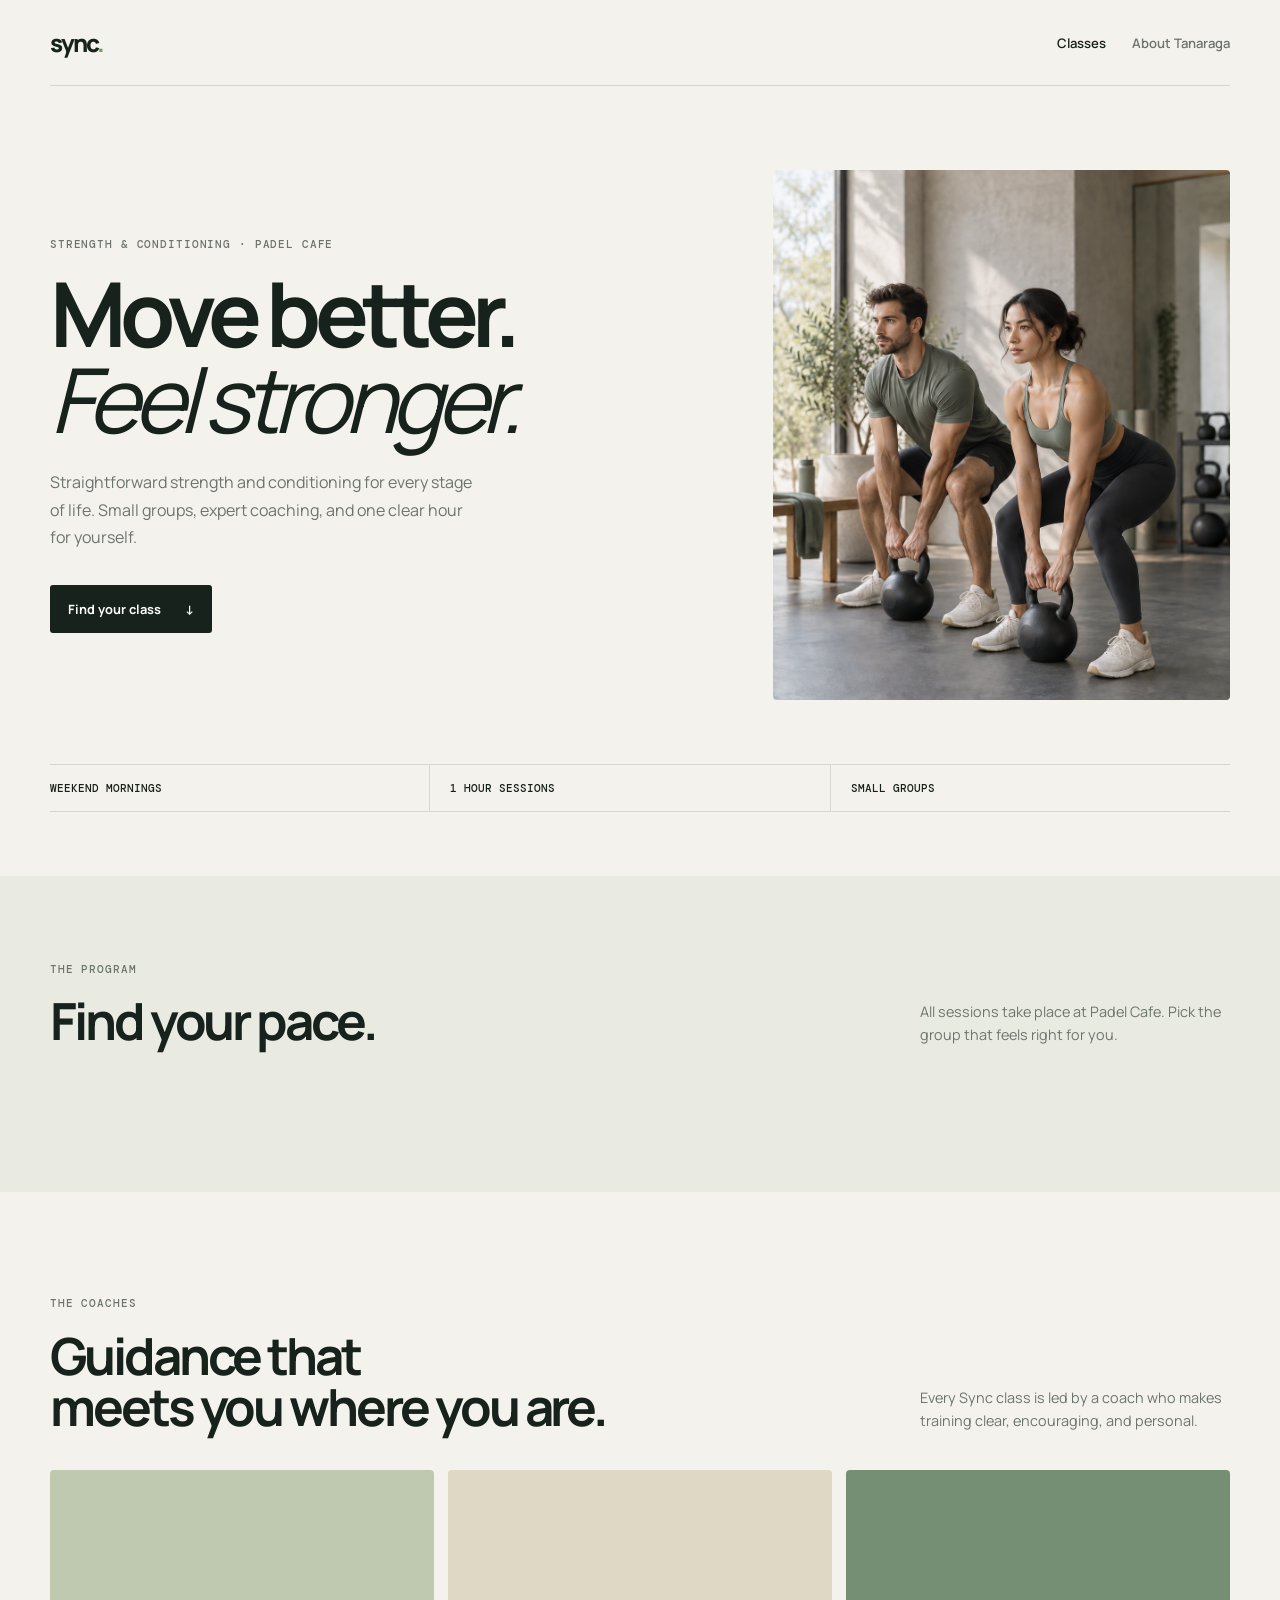
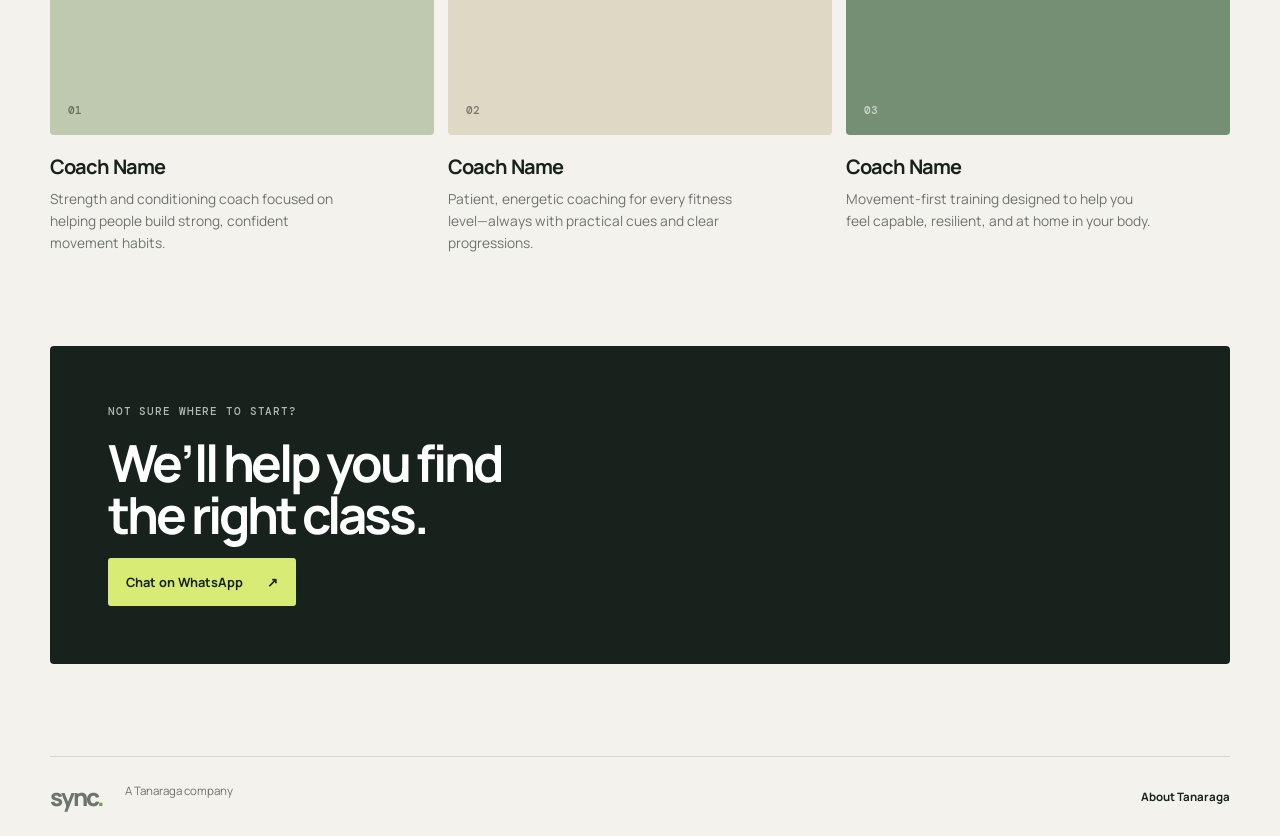
==== index.html @ bf0b3a60 "first commit" ====
<!doctype html>
<html lang="en">
  <head>
    <meta charset="UTF-8" />
    <meta name="viewport" content="width=device-width, initial-scale=1.0" />
    <meta name="description" content="Sync by Tanaraga — strength and conditioning classes at Padel Cafe." />
    <title>Sync — Strength &amp; Conditioning</title>
    <link rel="preconnect" href="https://fonts.googleapis.com" />
    <link rel="preconnect" href="https://fonts.gstatic.com" crossorigin />
    <link href="https://fonts.googleapis.com/css2?family=DM+Mono:wght@400;500&family=Manrope:wght@400;500;600;700;800&display=swap" rel="stylesheet" />
    <link rel="stylesheet" href="styles.css" />
  </head>
  <body>
    <header class="site-header container">
      <a class="wordmark" href="index.html" aria-label="Sync home">sync<span>.</span></a>
      <nav aria-label="Main navigation">
        <a class="active" href="index.html">Classes</a>
        <a href="about.html">About Tanaraga</a>
      </nav>
    </header>

    <main>
      <section class="hero container">
        <div class="hero-layout">
          <div class="hero-content">
            <p class="eyebrow">Strength &amp; Conditioning · Padel Cafe</p>
            <h1>Move better.<br /><em>Feel stronger.</em></h1>
            <p class="hero-copy">Straightforward strength and conditioning for every stage of life. Small groups, expert coaching, and one clear hour for yourself.</p>
            <a class="button button-dark" href="#classes">Find your class <span aria-hidden="true">↓</span></a>
          </div>
          <div class="hero-image-wrap">
            <img class="hero-image" src="assets/sync-hero.png" alt="A Sync participant training with a kettlebell" />
          </div>
        </div>
        <div class="hero-notes" aria-label="Class highlights">
          <span>Weekend mornings</span>
          <span>1 hour sessions</span>
          <span>Small groups</span>
        </div>
      </section>

      <section class="classes-section" id="classes">
        <div class="container section-heading">
          <div>
            <p class="eyebrow">The program</p>
            <h2>Find your pace.</h2>
          </div>
          <p>All sessions take place at Padel Cafe. Pick the group that feels right for you.</p>
        </div>
        <div class="container class-grid" id="class-grid" aria-live="polite"></div>
      </section>

      <section class="coaches container" id="coaches" aria-labelledby="coaches-title">
        <div class="section-heading">
          <div>
            <p class="eyebrow">The coaches</p>
            <h2 id="coaches-title">Guidance that<br />meets you where you are.</h2>
          </div>
          <p>Every Sync class is led by a coach who makes training clear, encouraging, and personal.</p>
        </div>
        <div class="coach-grid">
          <article class="coach-card">
            <div class="coach-image" aria-hidden="true"><span>01</span></div>
            <h3>Coach Name</h3>
            <p>Strength and conditioning coach focused on helping people build strong, confident movement habits.</p>
          </article>
          <article class="coach-card">
            <div class="coach-image coach-image-alt" aria-hidden="true"><span>02</span></div>
            <h3>Coach Name</h3>
            <p>Patient, energetic coaching for every fitness level—always with practical cues and clear progressions.</p>
          </article>
          <article class="coach-card">
            <div class="coach-image coach-image-dark" aria-hidden="true"><span>03</span></div>
            <h3>Coach Name</h3>
            <p>Movement-first training designed to help you feel capable, resilient, and at home in your body.</p>
          </article>
        </div>
      </section>

      <section class="enquiry container">
        <p class="eyebrow">Not sure where to start?</p>
        <h2>We’ll help you find<br />the right class.</h2>
        <a class="button button-light whatsapp-link" data-message="Hi Sync, I'd like help choosing a class." href="#">Chat on WhatsApp <span aria-hidden="true">↗</span></a>
      </section>
    </main>

    <footer class="site-footer container">
      <a class="wordmark" href="index.html">sync<span>.</span></a>
      <p>A Tanaraga company</p>
      <a href="about.html">About Tanaraga</a>
    </footer>
    <script src="app.js"></script>
  </body>
</html>
---- styles.css ----
:root { --ink:#17221d; --paper:#f4f2ec; --lime:#d8ec75; --muted:#6d746e; --line:#d7d7d0; --mono:"DM Mono",monospace; --sans:"Manrope",sans-serif; }
.location-link { text-decoration:underline; text-decoration-color:#aeb5ac; text-underline-offset:3px; }
.location-link:hover { text-decoration-color:var(--ink); }
.about-hero { padding:84px 0 108px; }
.about-hero-layout { display:grid; grid-template-columns:minmax(0,1.18fr) minmax(280px,.82fr); align-items:center; gap:66px; }
.about-hero-content { padding:32px 0; }
.about-hero-content > p:last-child { max-width:540px; margin:36px 0 0; color:var(--muted); font-size:1.05rem; line-height:1.65; }
.about-image { margin:0; }
.about-image img { width:100%; height:530px; object-fit:cover; object-position:center; }
@media (max-width:700px) { .about-hero-layout { grid-template-columns:1fr; gap:26px; } .about-hero-content { padding:0; } .about-image { margin:0; } .about-image img { height:380px; } }
* { box-sizing:border-box; } html { scroll-behavior:smooth; } body { margin:0; color:var(--ink); background:var(--paper); font-family:var(--sans); } a { color:inherit; text-decoration:none; } .container { width:min(1180px, calc(100% - 48px)); margin-inline:auto; }
.site-header { min-height:86px; display:flex; align-items:center; justify-content:space-between; border-bottom:1px solid var(--line); } .wordmark { font-size:1.5rem; font-weight:800; letter-spacing:-.09em; } .wordmark span { color:#71a545; } nav { display:flex; align-items:center; gap:26px; font-size:.82rem; font-weight:600; } nav a { color:var(--muted); } nav a.active, nav a:hover { color:var(--ink); }
.hero { padding:84px 0 64px; } .hero-layout { display:grid; grid-template-columns:minmax(0,1.18fr) minmax(280px,.82fr); align-items:center; gap:66px; } .hero-content { padding:32px 0; } .hero-image-wrap { height:530px; overflow:hidden; border-radius:4px; background:#c8cfbf; } .hero-image { width:100%; height:100%; display:block; object-fit:cover; object-position:center; } .eyebrow { margin:0 0 18px; color:var(--muted); font:500 .68rem/1.4 var(--mono); letter-spacing:.08em; text-transform:uppercase; } h1,h2,h3,p { margin-top:0; } h1 { max-width:780px; margin-bottom:27px; font-size:clamp(3.2rem,7vw,6.2rem); line-height:.96; letter-spacing:-.075em; } h1 em { font-weight:400; } .hero-copy { max-width:430px; color:var(--muted); font-size:1rem; line-height:1.7; } .button { display:inline-flex; align-items:center; gap:24px; margin-top:18px; padding:15px 18px; border-radius:3px; font-size:.8rem; font-weight:700; } .button-dark { background:var(--ink); color:white; } .button-light { color:var(--ink); background:var(--lime); } .hero-notes { display:flex; gap:0; margin-top:64px; border-top:1px solid var(--line); border-bottom:1px solid var(--line); } .hero-notes span { flex:1; padding:16px 0; font:500 .68rem var(--mono); text-transform:uppercase; } .hero-notes span + span { border-left:1px solid var(--line); padding-left:20px; }
.classes-section { padding:86px 0 108px; background:#e9ebe3; } .section-heading { display:flex; align-items:end; justify-content:space-between; gap:30px; margin-bottom:38px; } h2 { margin:0; font-size:clamp(2rem,4vw,3.5rem); line-height:1; letter-spacing:-.06em; } .section-heading > p { max-width:310px; margin:0; color:var(--muted); font-size:.9rem; line-height:1.6; } .class-grid { display:grid; grid-template-columns:repeat(3,1fr); gap:14px; } .class-card { display:flex; min-height:445px; flex-direction:column; padding:23px; background:var(--paper); border-radius:4px; } .card-top,.card-bottom { display:flex; justify-content:space-between; align-items:center; gap:12px; } .class-type,.slots,.age,dt { font:500 .67rem var(--mono); text-transform:uppercase; letter-spacing:.04em; } .class-type { padding:7px 9px; background:var(--lime); border-radius:20px; } .slots { color:#548229; } .class-card h3 { margin:55px 0 7px; font-size:2rem; line-height:1; letter-spacing:-.065em; } .age { color:var(--muted); } .class-details { margin:38px 0 auto; border-top:1px solid var(--line); } .class-details div { display:flex; justify-content:space-between; padding:11px 0; border-bottom:1px solid var(--line); gap:15px; } dt { color:var(--muted); } dd { margin:0; font-size:.75rem; font-weight:600; text-align:right; } .card-bottom { padding-top:24px; font-size:.77rem; } .card-link { font-weight:700; } .card-link span { margin-left:7px; }
.coaches { padding-top:104px; } .coach-grid { display:grid; grid-template-columns:repeat(3,1fr); gap:14px; } .coach-card h3 { margin:18px 0 8px; font-size:1.25rem; letter-spacing:-.045em; } .coach-card p { max-width:310px; margin:0; color:var(--muted); font-size:.86rem; line-height:1.6; } .coach-image { display:flex; align-items:flex-end; height:265px; padding:18px; background:#bfc9b0; border-radius:4px; } .coach-image-alt { background:#dfd8c5; } .coach-image-dark { background:#748f73; } .coach-image span { color:rgba(23,34,29,.55); font:500 .68rem var(--mono); } .coach-image-dark span { color:rgba(255,255,255,.65); }
.enquiry { margin-top:92px; margin-bottom:92px; padding:58px; background:var(--ink); color:white; border-radius:4px; } .enquiry .eyebrow { color:#b1b9b2; } .enquiry h2 { font-size:clamp(2.3rem,4vw,4rem); }.site-footer { display:flex; align-items:center; gap:22px; min-height:80px; border-top:1px solid var(--line); color:var(--muted); font-size:.72rem; }.site-footer a:last-child { margin-left:auto; color:var(--ink); font-weight:700; }
.about-hero { padding:116px 0 74px; }.about-hero > p:last-child { max-width:540px; margin:36px 0 0; color:var(--muted); font-size:1.05rem; line-height:1.65; }.about-image { margin-bottom:108px; }.about-image img { display:block; width:100%; height:440px; object-fit:cover; object-position:center 58%; border-radius:4px; }.about-image figcaption { margin-top:12px; color:var(--muted); font:500 .65rem var(--mono); text-transform:uppercase; letter-spacing:.05em; }.pillars { padding-bottom:20px; }.compact { margin-bottom:25px; }.pillar-list { border-top:1px solid var(--line); }.pillar { display:grid; grid-template-columns:100px 1fr 120px; gap:25px; align-items:start; padding:29px 0; border-bottom:1px solid var(--line); }.pillar-number,.pillar-tag { font:500 .68rem var(--mono); color:var(--muted); }.pillar h3 { margin:0 0 7px; font-size:1.5rem; letter-spacing:-.04em; }.pillar p { max-width:480px; margin:0; color:var(--muted); font-size:.9rem; line-height:1.55; }.pillar-tag { text-align:right; text-transform:uppercase; }
.team { padding-top:104px; }.team-grid { display:grid; grid-template-columns:repeat(5,1fr); border-top:1px solid var(--line); }.team-member { min-height:270px; padding:19px 16px 19px 0; border-bottom:1px solid var(--line); }.team-member + .team-member { padding-left:16px; border-left:1px solid var(--line); }.team-member span { color:var(--muted); font:500 .65rem var(--mono); }.team-member h3 { margin:50px 0 6px; font-size:1rem; letter-spacing:-.04em; }.team-member p { margin:0; color:var(--muted); font-size:.75rem; }.team-member .team-role { color:var(--ink); font-weight:700; }.team-member .team-description { margin-top:14px; line-height:1.55; }
@media (max-width:700px) { .container { width:min(100% - 32px,1180px); }.site-header { min-height:72px; } nav { gap:15px; font-size:.72rem; }.hero,.about-hero { padding-top:75px; }.hero-layout { grid-template-columns:1fr; gap:26px; }.hero-content { padding:0; }.hero-image-wrap { height:380px; }.hero-notes { margin-top:48px; }.hero-notes span { font-size:.57rem; }.hero-notes span + span { padding-left:9px; }.section-heading { display:block; }.section-heading > p { margin-top:18px; }.class-grid,.coach-grid { grid-template-columns:1fr; }.class-card { min-height:390px; }.coaches,.team { padding-top:72px; }.coach-image { height:225px; }.team-grid { grid-template-columns:1fr 1fr; }.team-member { min-height:155px; padding:16px; }.team-member + .team-member { border-left:0; padding-left:16px; }.team-member:nth-child(even) { border-left:1px solid var(--line); }.team-member h3 { margin-top:52px; }.enquiry { margin-top:52px; margin-bottom:52px; padding:33px 27px; }.site-footer { min-height:70px; gap:12px; }.site-footer p { font-size:.65rem; }.pillar { grid-template-columns:42px 1fr; gap:12px; }.pillar-tag { display:none; }.about-hero { padding-bottom:56px; }.about-image { margin-bottom:72px; }.about-image img { height:280px; } }
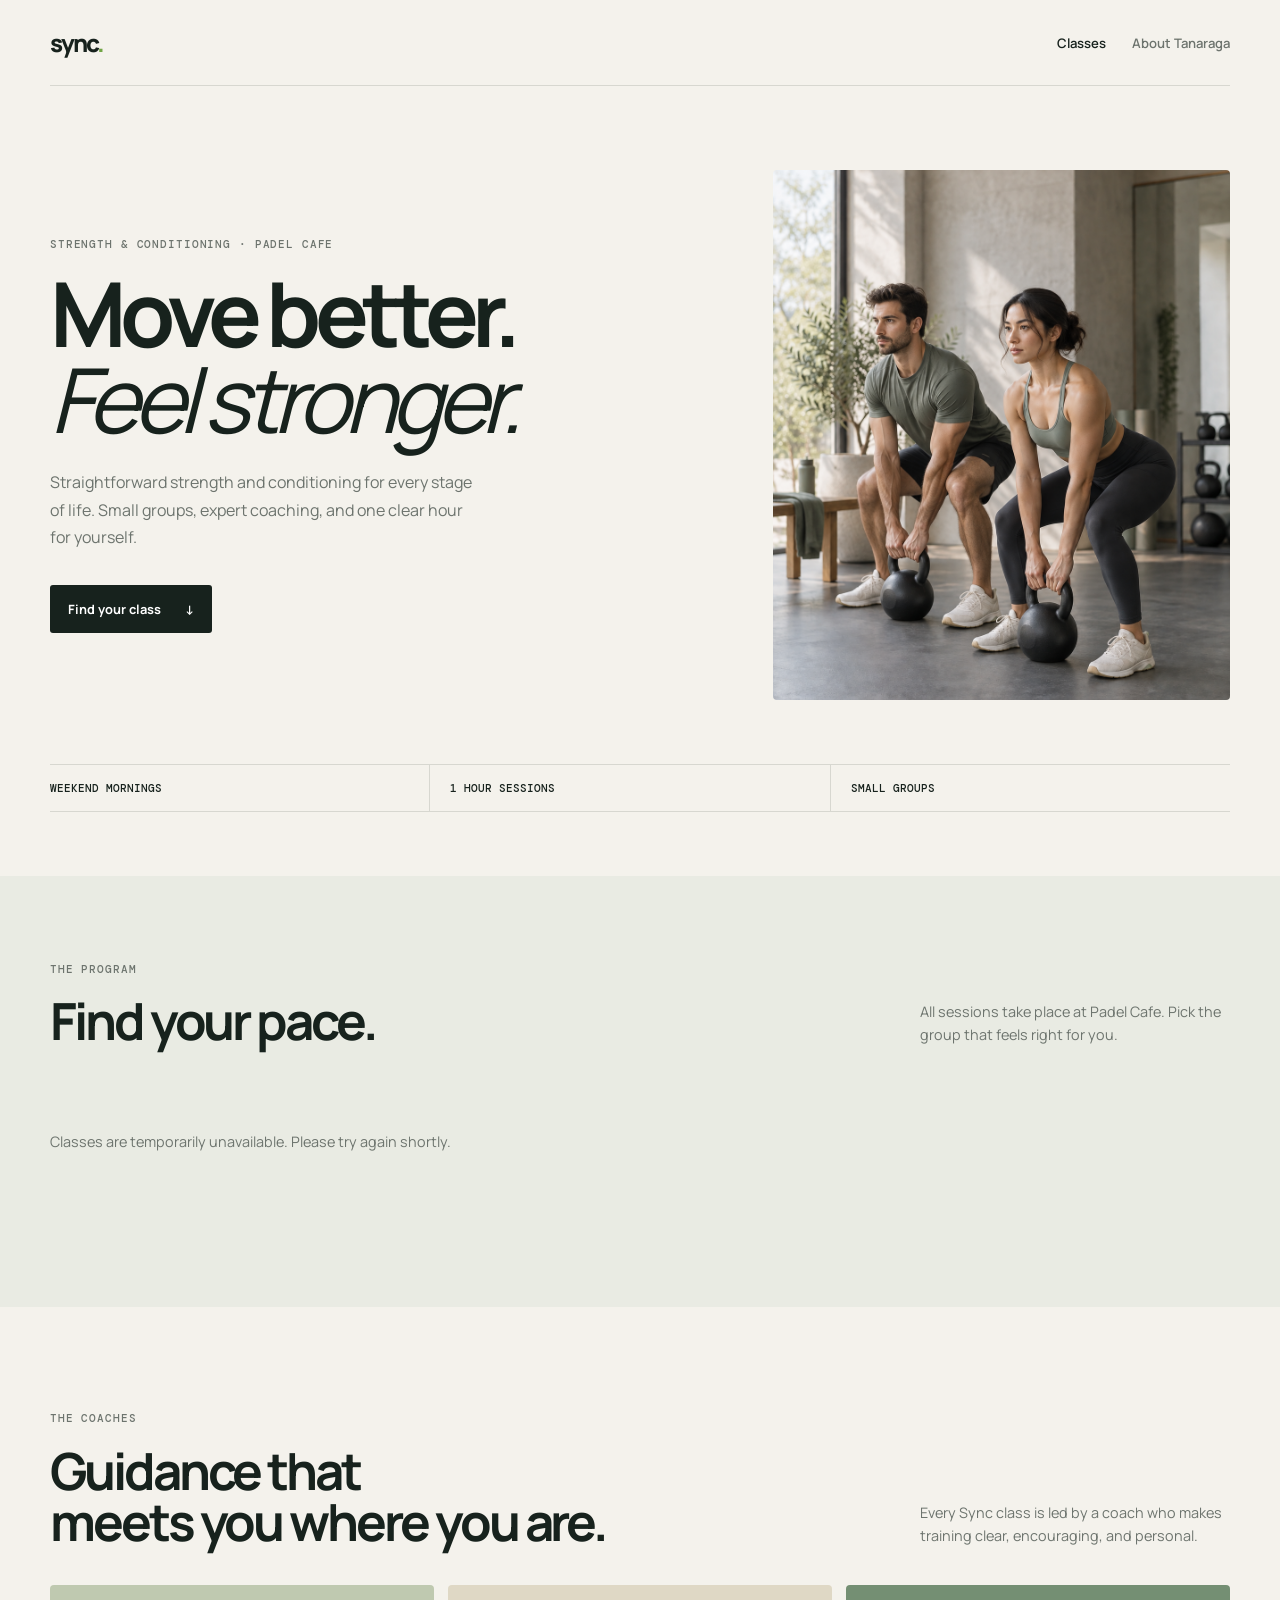
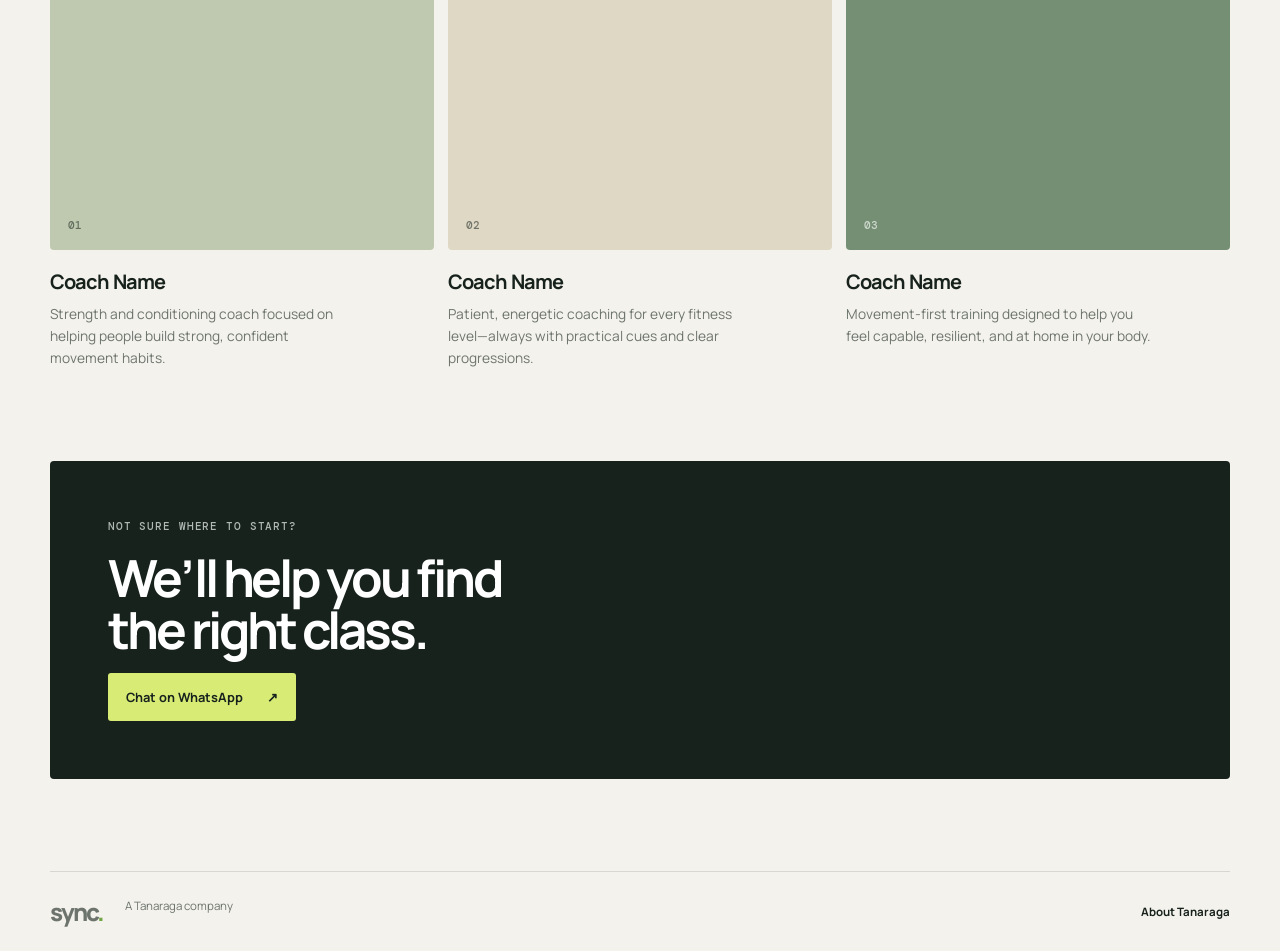
==== commit 322a74ef: "gsheet integration" ====
--- a/index.html
+++ b/index.html
@@ -47,7 +47,7 @@
           </div>
           <p>All sessions take place at Padel Cafe. Pick the group that feels right for you.</p>
         </div>
-        <div class="container class-grid" id="class-grid" aria-live="polite"></div>
+        <div class="container class-grid" id="class-grid" aria-live="polite"><p class="class-empty">Loading available classes…</p></div>
       </section>
 
       <section class="coaches container" id="coaches" aria-labelledby="coaches-title">
--- a/styles.css
+++ b/styles.css
@@ -12,6 +12,7 @@
 .site-header { min-height:86px; display:flex; align-items:center; justify-content:space-between; border-bottom:1px solid var(--line); } .wordmark { font-size:1.5rem; font-weight:800; letter-spacing:-.09em; } .wordmark span { color:#71a545; } nav { display:flex; align-items:center; gap:26px; font-size:.82rem; font-weight:600; } nav a { color:var(--muted); } nav a.active, nav a:hover { color:var(--ink); }
 .hero { padding:84px 0 64px; } .hero-layout { display:grid; grid-template-columns:minmax(0,1.18fr) minmax(280px,.82fr); align-items:center; gap:66px; } .hero-content { padding:32px 0; } .hero-image-wrap { height:530px; overflow:hidden; border-radius:4px; background:#c8cfbf; } .hero-image { width:100%; height:100%; display:block; object-fit:cover; object-position:center; } .eyebrow { margin:0 0 18px; color:var(--muted); font:500 .68rem/1.4 var(--mono); letter-spacing:.08em; text-transform:uppercase; } h1,h2,h3,p { margin-top:0; } h1 { max-width:780px; margin-bottom:27px; font-size:clamp(3.2rem,7vw,6.2rem); line-height:.96; letter-spacing:-.075em; } h1 em { font-weight:400; } .hero-copy { max-width:430px; color:var(--muted); font-size:1rem; line-height:1.7; } .button { display:inline-flex; align-items:center; gap:24px; margin-top:18px; padding:15px 18px; border-radius:3px; font-size:.8rem; font-weight:700; } .button-dark { background:var(--ink); color:white; } .button-light { color:var(--ink); background:var(--lime); } .hero-notes { display:flex; gap:0; margin-top:64px; border-top:1px solid var(--line); border-bottom:1px solid var(--line); } .hero-notes span { flex:1; padding:16px 0; font:500 .68rem var(--mono); text-transform:uppercase; } .hero-notes span + span { border-left:1px solid var(--line); padding-left:20px; }
 .classes-section { padding:86px 0 108px; background:#e9ebe3; } .section-heading { display:flex; align-items:end; justify-content:space-between; gap:30px; margin-bottom:38px; } h2 { margin:0; font-size:clamp(2rem,4vw,3.5rem); line-height:1; letter-spacing:-.06em; } .section-heading > p { max-width:310px; margin:0; color:var(--muted); font-size:.9rem; line-height:1.6; } .class-grid { display:grid; grid-template-columns:repeat(3,1fr); gap:14px; } .class-card { display:flex; min-height:445px; flex-direction:column; padding:23px; background:var(--paper); border-radius:4px; } .card-top,.card-bottom { display:flex; justify-content:space-between; align-items:center; gap:12px; } .class-type,.slots,.age,dt { font:500 .67rem var(--mono); text-transform:uppercase; letter-spacing:.04em; } .class-type { padding:7px 9px; background:var(--lime); border-radius:20px; } .slots { color:#548229; } .class-card h3 { margin:55px 0 7px; font-size:2rem; line-height:1; letter-spacing:-.065em; } .age { color:var(--muted); } .class-details { margin:38px 0 auto; border-top:1px solid var(--line); } .class-details div { display:flex; justify-content:space-between; padding:11px 0; border-bottom:1px solid var(--line); gap:15px; } dt { color:var(--muted); } dd { margin:0; font-size:.75rem; font-weight:600; text-align:right; } .card-bottom { padding-top:24px; font-size:.77rem; } .card-link { font-weight:700; } .card-link span { margin-left:7px; }
+.class-empty { grid-column:1 / -1; margin:0; padding:48px 0; color:var(--muted); font-size:.9rem; }
 .coaches { padding-top:104px; } .coach-grid { display:grid; grid-template-columns:repeat(3,1fr); gap:14px; } .coach-card h3 { margin:18px 0 8px; font-size:1.25rem; letter-spacing:-.045em; } .coach-card p { max-width:310px; margin:0; color:var(--muted); font-size:.86rem; line-height:1.6; } .coach-image { display:flex; align-items:flex-end; height:265px; padding:18px; background:#bfc9b0; border-radius:4px; } .coach-image-alt { background:#dfd8c5; } .coach-image-dark { background:#748f73; } .coach-image span { color:rgba(23,34,29,.55); font:500 .68rem var(--mono); } .coach-image-dark span { color:rgba(255,255,255,.65); }
 .enquiry { margin-top:92px; margin-bottom:92px; padding:58px; background:var(--ink); color:white; border-radius:4px; } .enquiry .eyebrow { color:#b1b9b2; } .enquiry h2 { font-size:clamp(2.3rem,4vw,4rem); }.site-footer { display:flex; align-items:center; gap:22px; min-height:80px; border-top:1px solid var(--line); color:var(--muted); font-size:.72rem; }.site-footer a:last-child { margin-left:auto; color:var(--ink); font-weight:700; }
 .about-hero { padding:116px 0 74px; }.about-hero > p:last-child { max-width:540px; margin:36px 0 0; color:var(--muted); font-size:1.05rem; line-height:1.65; }.about-image { margin-bottom:108px; }.about-image img { display:block; width:100%; height:440px; object-fit:cover; object-position:center 58%; border-radius:4px; }.about-image figcaption { margin-top:12px; color:var(--muted); font:500 .65rem var(--mono); text-transform:uppercase; letter-spacing:.05em; }.pillars { padding-bottom:20px; }.compact { margin-bottom:25px; }.pillar-list { border-top:1px solid var(--line); }.pillar { display:grid; grid-template-columns:100px 1fr 120px; gap:25px; align-items:start; padding:29px 0; border-bottom:1px solid var(--line); }.pillar-number,.pillar-tag { font:500 .68rem var(--mono); color:var(--muted); }.pillar h3 { margin:0 0 7px; font-size:1.5rem; letter-spacing:-.04em; }.pillar p { max-width:480px; margin:0; color:var(--muted); font-size:.9rem; line-height:1.55; }.pillar-tag { text-align:right; text-transform:uppercase; }
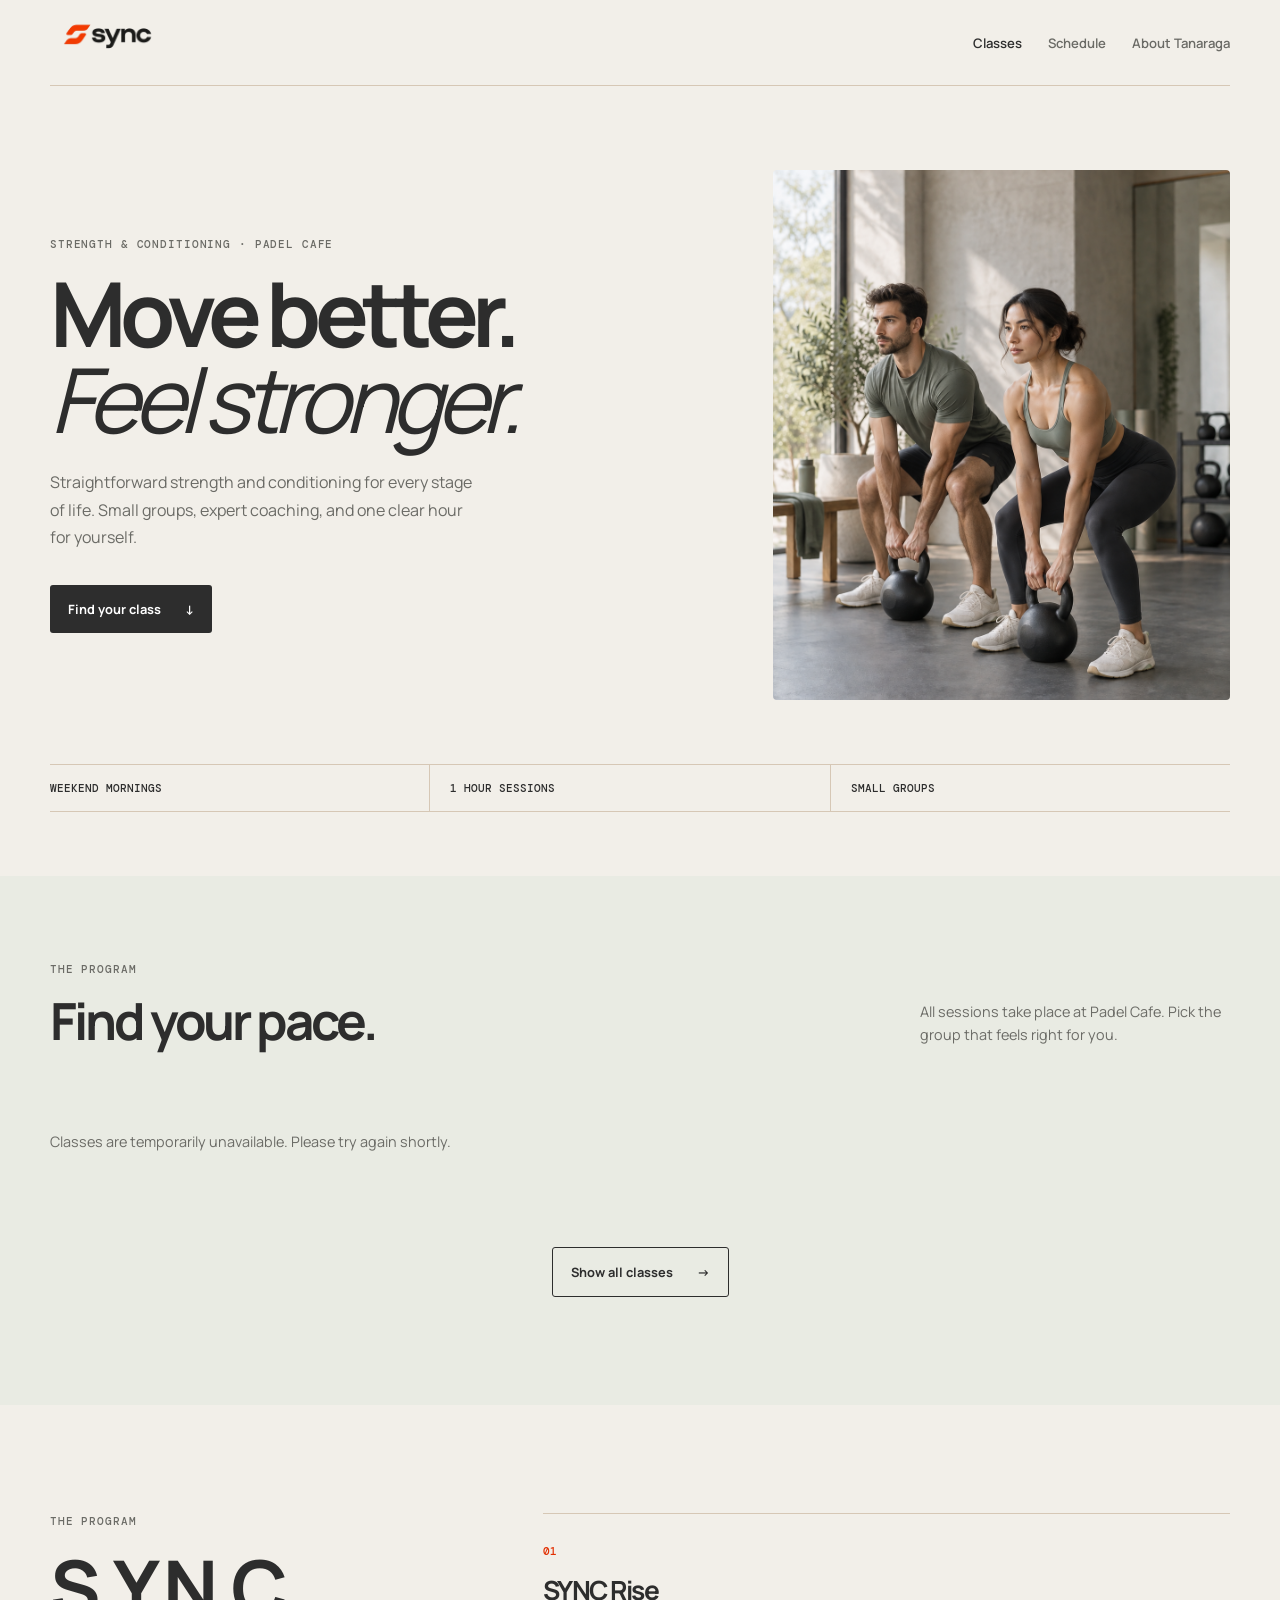
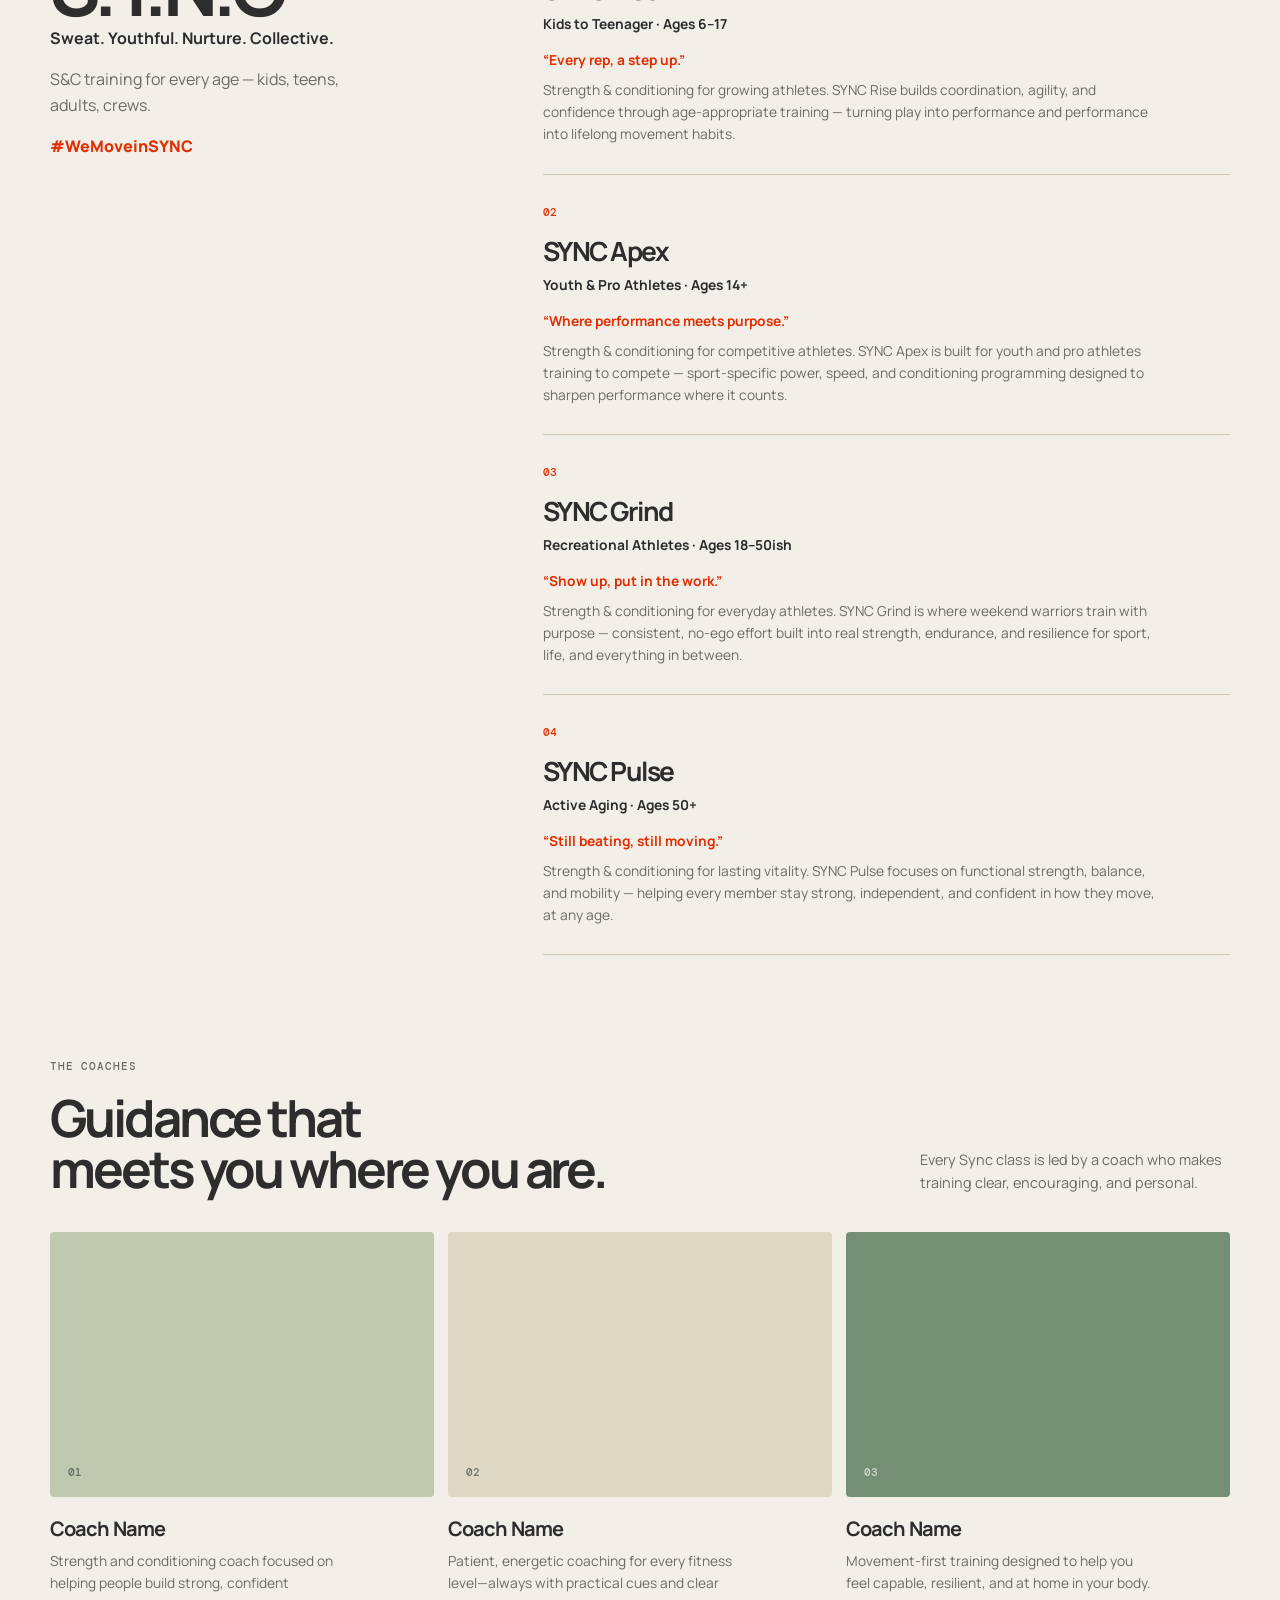
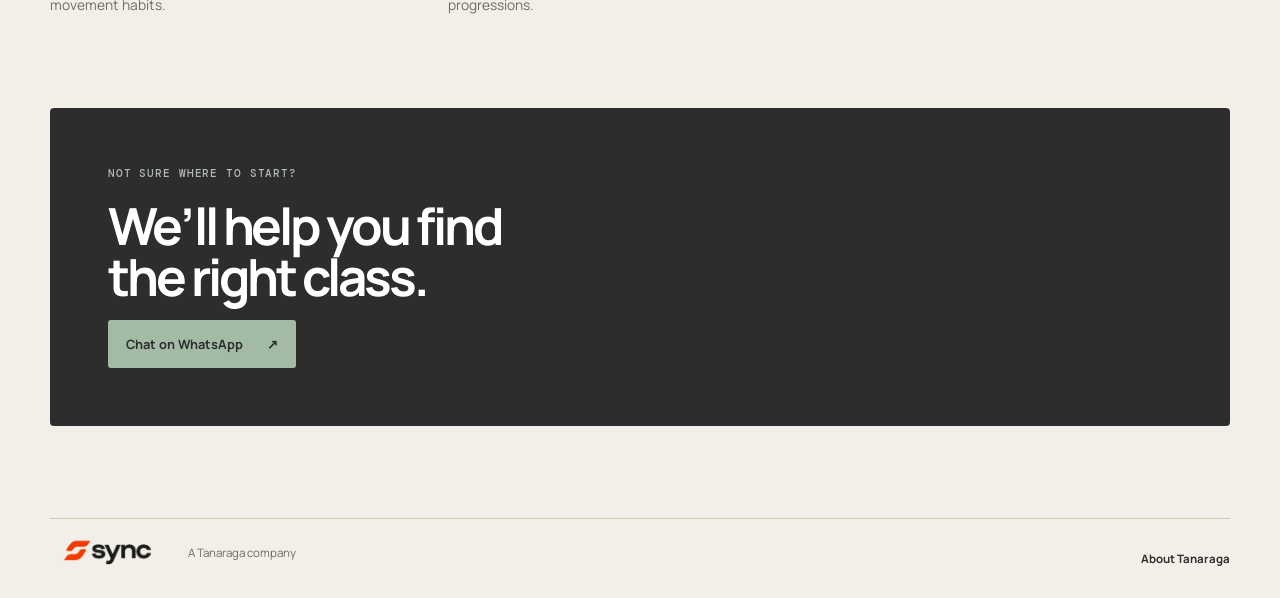
==== commit 33c0e320: "schedule" ====
--- a/index.html
+++ b/index.html
@@ -12,9 +12,10 @@
   </head>
   <body>
     <header class="site-header container">
-      <a class="wordmark" href="index.html" aria-label="Sync home">sync<span>.</span></a>
+      <a class="brand-logo" href="index.html" aria-label="Sync home"><img src="assets/sync-logo.png" alt="Sync" /></a>
       <nav aria-label="Main navigation">
         <a class="active" href="index.html">Classes</a>
+        <a href="classes.html">Schedule</a>
         <a href="about.html">About Tanaraga</a>
       </nav>
     </header>
@@ -47,7 +48,24 @@
           </div>
           <p>All sessions take place at Padel Cafe. Pick the group that feels right for you.</p>
         </div>
-        <div class="container class-grid" id="class-grid" aria-live="polite"><p class="class-empty">Loading available classes…</p></div>
+        <div class="container class-grid" id="class-grid" data-limit="6" aria-live="polite"><p class="class-empty">Loading available classes…</p></div>
+        <div class="container class-archive-link"><a class="button button-outline" href="classes.html">Show all classes <span aria-hidden="true">→</span></a></div>
+      </section>
+
+      <section class="program container" id="program" aria-labelledby="program-title">
+        <div class="program-intro">
+          <p class="eyebrow">The program</p>
+          <h2 id="program-title">S.Y.N.C</h2>
+          <p class="program-acronym">Sweat. Youthful. Nurture. Collective.</p>
+          <p>S&amp;C training for every age — kids, teens, adults, crews.</p>
+          <p class="program-hashtag">#WeMoveinSYNC</p>
+        </div>
+        <div class="program-list">
+          <article class="program-card"><span>01</span><h3>SYNC Rise</h3><p class="program-audience">Kids to Teenager · Ages 6–17</p><p class="program-quote">“Every rep, a step up.”</p><p>Strength &amp; conditioning for growing athletes. SYNC Rise builds coordination, agility, and confidence through age-appropriate training — turning play into performance and performance into lifelong movement habits.</p></article>
+          <article class="program-card"><span>02</span><h3>SYNC Apex</h3><p class="program-audience">Youth &amp; Pro Athletes · Ages 14+</p><p class="program-quote">“Where performance meets purpose.”</p><p>Strength &amp; conditioning for competitive athletes. SYNC Apex is built for youth and pro athletes training to compete — sport-specific power, speed, and conditioning programming designed to sharpen performance where it counts.</p></article>
+          <article class="program-card"><span>03</span><h3>SYNC Grind</h3><p class="program-audience">Recreational Athletes · Ages 18–50ish</p><p class="program-quote">“Show up, put in the work.”</p><p>Strength &amp; conditioning for everyday athletes. SYNC Grind is where weekend warriors train with purpose — consistent, no-ego effort built into real strength, endurance, and resilience for sport, life, and everything in between.</p></article>
+          <article class="program-card"><span>04</span><h3>SYNC Pulse</h3><p class="program-audience">Active Aging · Ages 50+</p><p class="program-quote">“Still beating, still moving.”</p><p>Strength &amp; conditioning for lasting vitality. SYNC Pulse focuses on functional strength, balance, and mobility — helping every member stay strong, independent, and confident in how they move, at any age.</p></article>
+        </div>
       </section>
 
       <section class="coaches container" id="coaches" aria-labelledby="coaches-title">
@@ -85,7 +103,7 @@
     </main>
 
     <footer class="site-footer container">
-      <a class="wordmark" href="index.html">sync<span>.</span></a>
+      <a class="brand-logo" href="index.html"><img src="assets/sync-logo.png" alt="Sync" /></a>
       <p>A Tanaraga company</p>
       <a href="about.html">About Tanaraga</a>
     </footer>
--- a/styles.css
+++ b/styles.css
@@ -1,4 +1,7 @@
 :root { --ink:#17221d; --paper:#f4f2ec; --lime:#d8ec75; --muted:#6d746e; --line:#d7d7d0; --mono:"DM Mono",monospace; --sans:"Manrope",sans-serif; }
+:root { --ink:#2d2d2d; --paper:#f2efe9; --lime:#a3bba5; --muted:#6b6b66; --line:#d6c7b5; --orange:#e22e00; }
+.brand-logo { display:block; width:116px; height:42px; overflow:hidden; }.brand-logo img { display:block; width:190px; max-width:none; height:auto; transform:translate(-37px,-32px); }.button-light { background:var(--orange); color:#fff; }.button-outline { border:1px solid var(--ink); color:var(--ink); background:transparent; }.class-archive-link { margin-top:30px; text-align:center; }.program { display:grid; grid-template-columns:.75fr 1.25fr; gap:80px; padding-top:108px; }.program-intro { position:sticky; top:30px; align-self:start; }.program-intro h2 { font-size:clamp(3.2rem,6vw,6rem); }.program-intro > p { max-width:300px; color:var(--muted); line-height:1.6; }.program-acronym { color:var(--ink)!important; font-weight:700; }.program-hashtag { color:var(--orange)!important; font-weight:800; }.program-list { border-top:1px solid var(--line); }.program-card { padding:24px 0 28px; border-bottom:1px solid var(--line); }.program-card > span { color:var(--orange); font:500 .67rem var(--mono); }.program-card h3 { margin:12px 0 5px; font-size:1.65rem; letter-spacing:-.055em; }.program-card p { max-width:620px; margin:0; color:var(--muted); font-size:.86rem; line-height:1.6; }.program-card .program-audience { color:var(--ink); font-weight:700; }.program-card .program-quote { margin:14px 0 8px; color:var(--orange); font-weight:700; }.schedule-hero { padding:96px 0 52px; }.schedule-hero > p:last-child { max-width:380px; color:var(--muted); line-height:1.6; }.schedule-section { padding-bottom:105px; }.class-filters { display:flex; flex-wrap:wrap; gap:8px; margin-bottom:30px; }.filter-button { padding:10px 14px; border:1px solid var(--line); border-radius:20px; color:var(--ink); background:transparent; font:600 .72rem var(--sans); cursor:pointer; }.filter-button.active,.filter-button:hover { border-color:var(--orange); color:white; background:var(--orange); }
+@media (max-width:700px) { .brand-logo { width:82px; height:34px; }.brand-logo img { width:142px; transform:translate(-27px,-23px); }.program { grid-template-columns:1fr; gap:38px; padding-top:72px; }.program-intro { position:static; }.schedule-hero { padding-top:72px; } }
 .location-link { text-decoration:underline; text-decoration-color:#aeb5ac; text-underline-offset:3px; }
 .location-link:hover { text-decoration-color:var(--ink); }
 .about-hero { padding:84px 0 108px; }
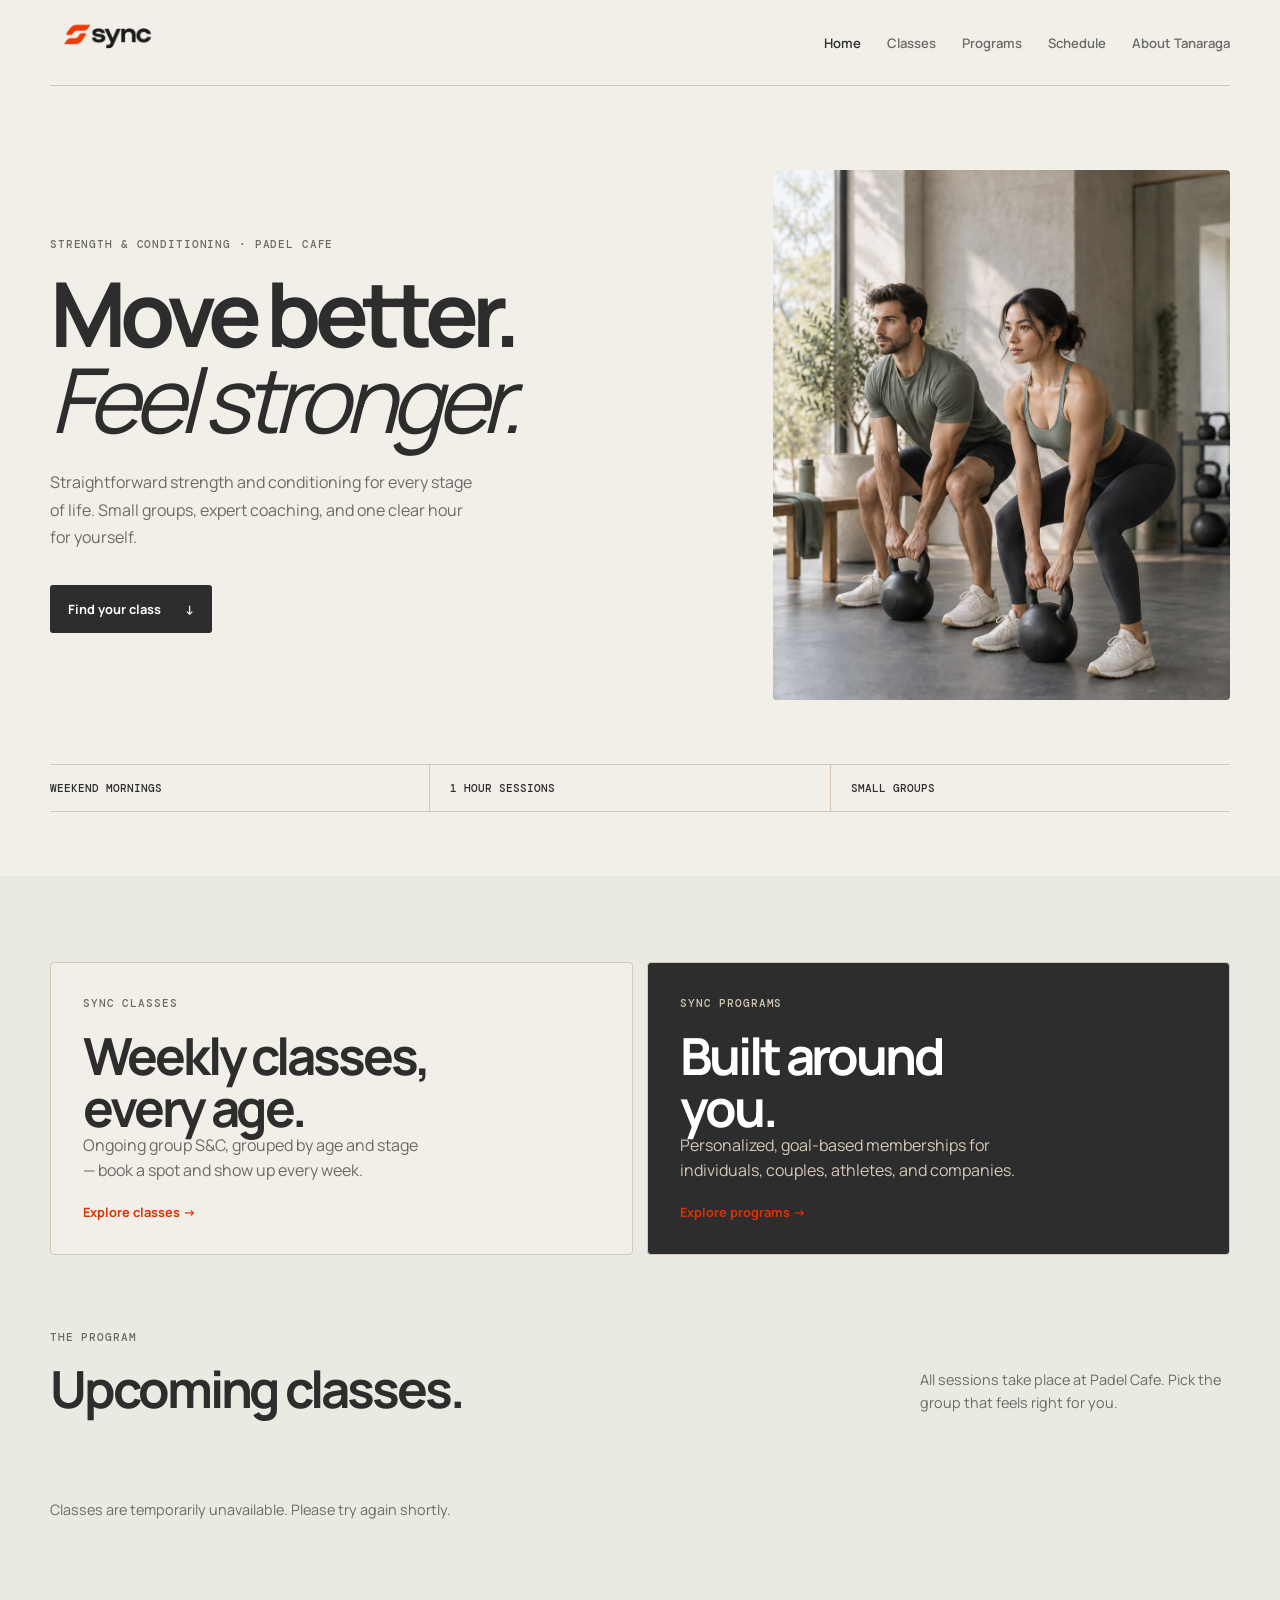
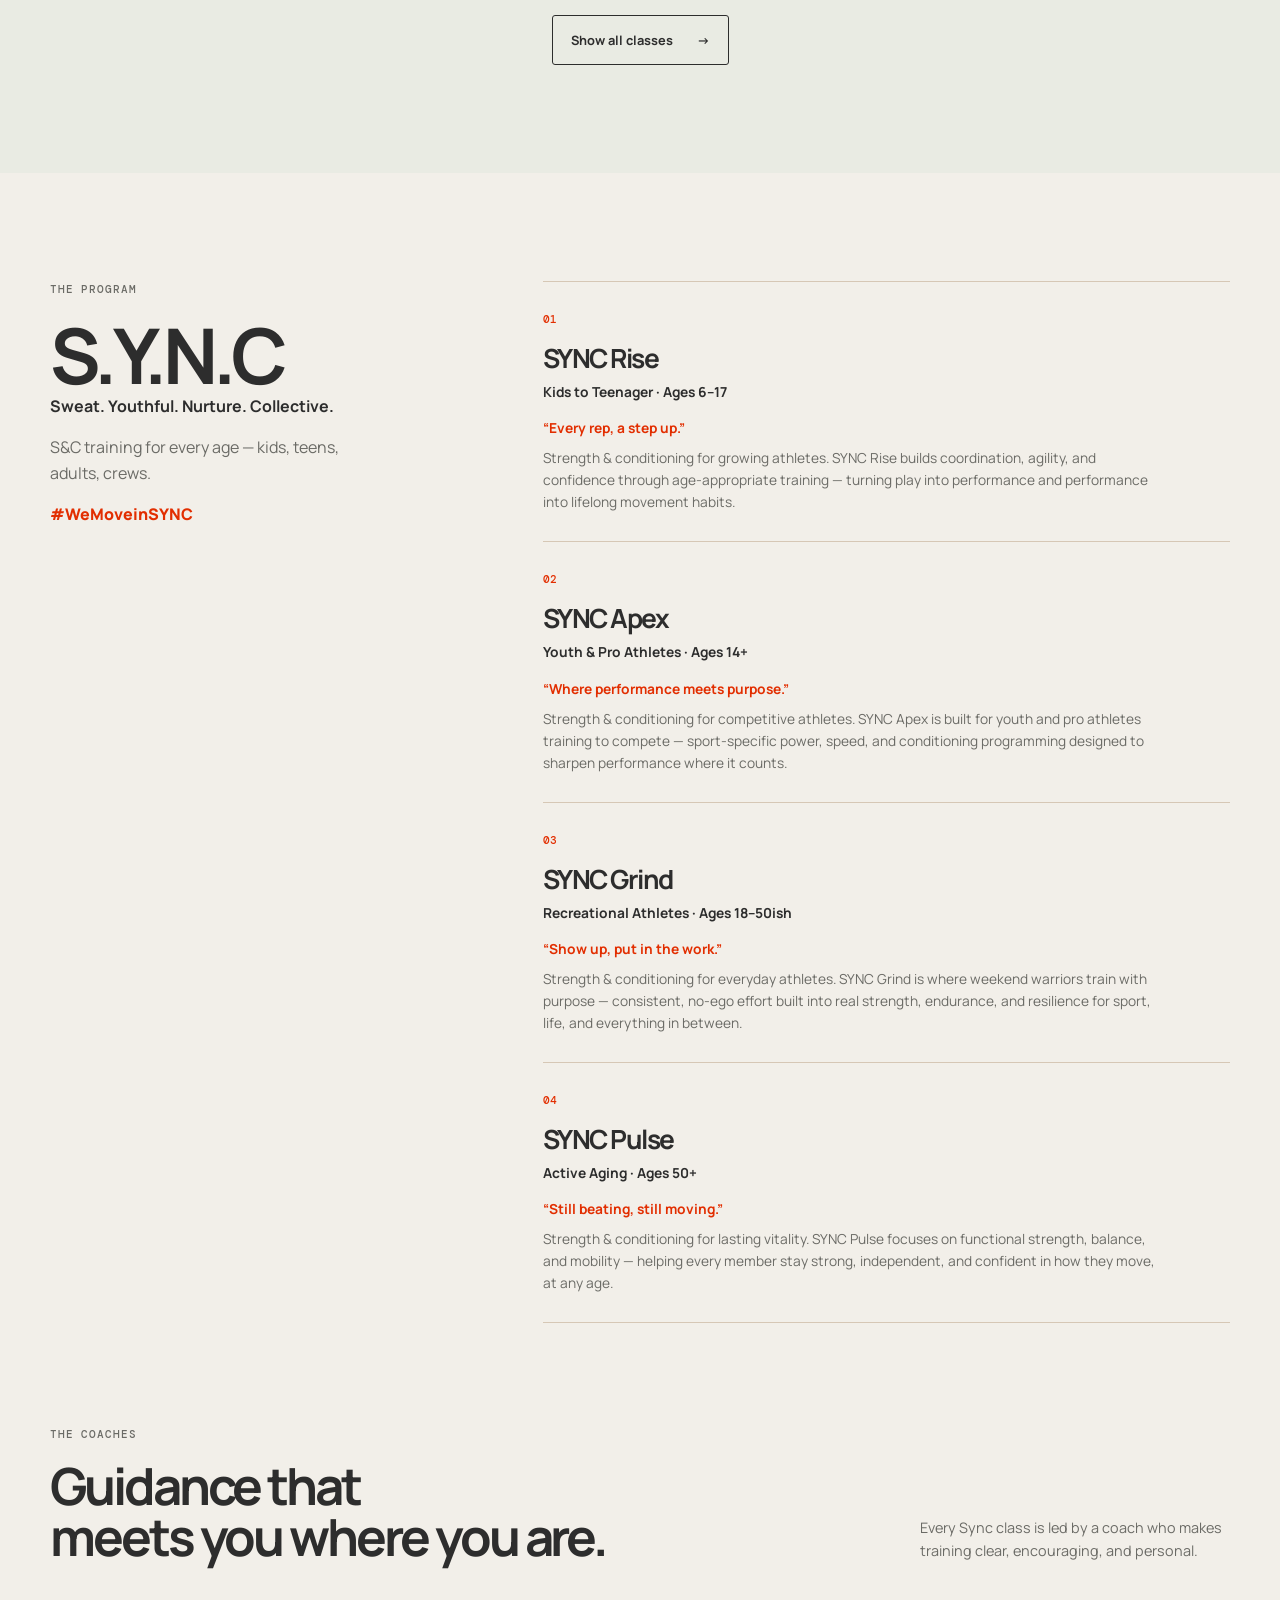
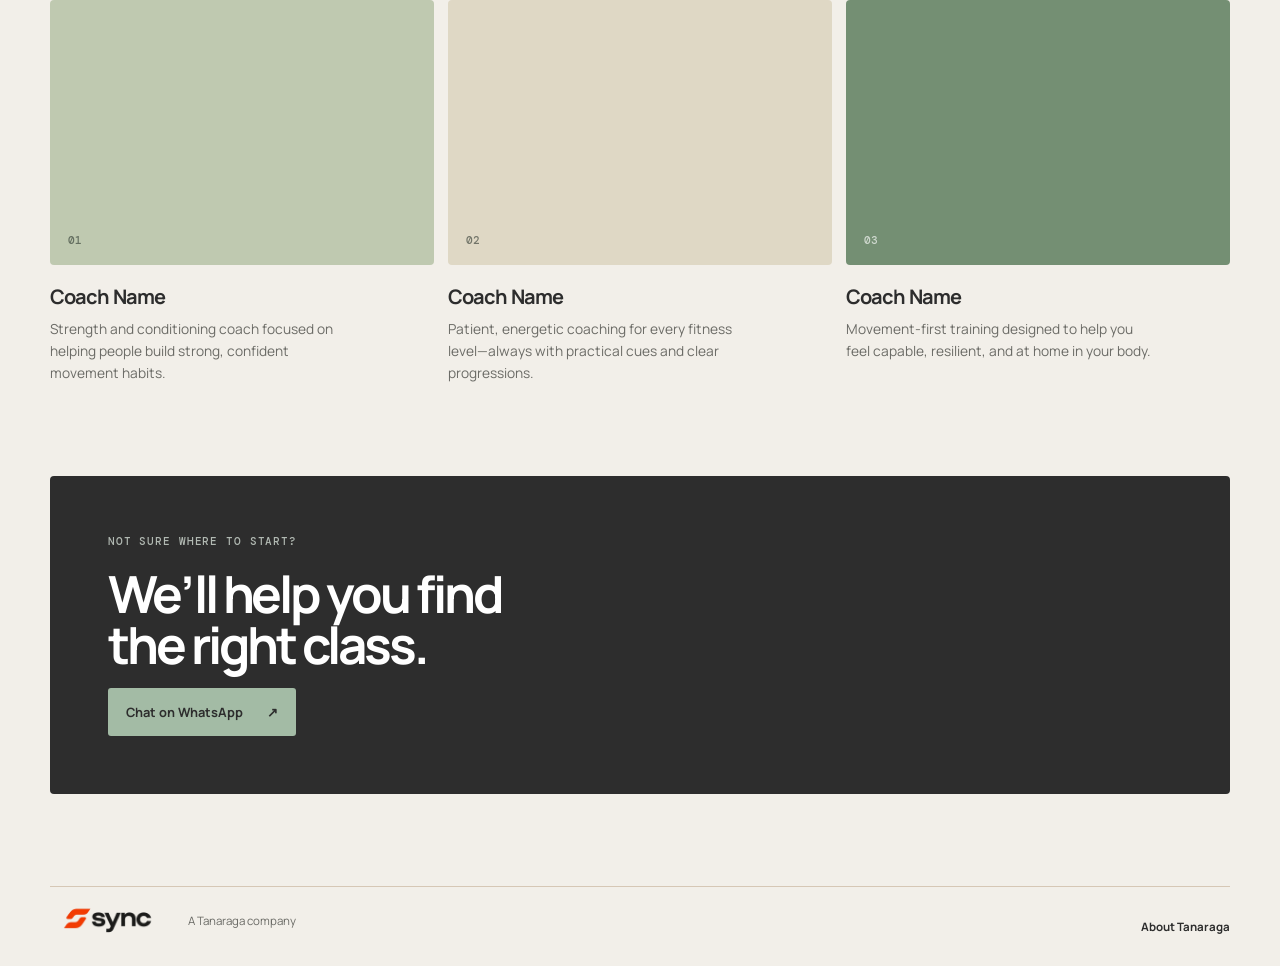
==== commit 6d14c8c6: "update" ====
--- a/index.html
+++ b/index.html
@@ -8,14 +8,16 @@
     <link rel="preconnect" href="https://fonts.googleapis.com" />
     <link rel="preconnect" href="https://fonts.gstatic.com" crossorigin />
     <link href="https://fonts.googleapis.com/css2?family=DM+Mono:wght@400;500&family=Manrope:wght@400;500;600;700;800&display=swap" rel="stylesheet" />
-    <link rel="stylesheet" href="styles.css" />
+    <link rel="stylesheet" href="styles.css?v=1993bc3d1db3" />
   </head>
   <body>
     <header class="site-header container">
       <a class="brand-logo" href="index.html" aria-label="Sync home"><img src="assets/sync-logo.png" alt="Sync" /></a>
       <nav aria-label="Main navigation">
-        <a class="active" href="index.html">Classes</a>
-        <a href="classes.html">Schedule</a>
+        <a class="active" href="index.html">Home</a>
+        <a href="classes.html">Classes</a>
+        <a href="programs.html">Programs</a>
+        <a href="classes.html#schedule">Schedule</a>
         <a href="about.html">About Tanaraga</a>
       </nav>
     </header>
@@ -41,10 +43,11 @@
       </section>
 
       <section class="classes-section" id="classes">
+        <div class="container offer-split"><a href="classes.html"><p class="eyebrow">SYNC Classes</p><h2>Weekly classes,<br>every age.</h2><p>Ongoing group S&amp;C, grouped by age and stage — book a spot and show up every week.</p><strong>Explore classes →</strong></a><a href="programs.html"><p class="eyebrow">SYNC Programs</p><h2>Built around<br>you.</h2><p>Personalized, goal-based memberships for individuals, couples, athletes, and companies.</p><strong>Explore programs →</strong></a></div>
         <div class="container section-heading">
           <div>
             <p class="eyebrow">The program</p>
-            <h2>Find your pace.</h2>
+            <h2>Upcoming classes.</h2>
           </div>
           <p>All sessions take place at Padel Cafe. Pick the group that feels right for you.</p>
         </div>
@@ -107,6 +110,6 @@
       <p>A Tanaraga company</p>
       <a href="about.html">About Tanaraga</a>
     </footer>
-    <script src="app.js"></script>
+    <script src="app.js?v=9f4825e76a4c"></script>
   </body>
 </html>
--- a/styles.css
+++ b/styles.css
@@ -1,6 +1,7 @@
 :root { --ink:#17221d; --paper:#f4f2ec; --lime:#d8ec75; --muted:#6d746e; --line:#d7d7d0; --mono:"DM Mono",monospace; --sans:"Manrope",sans-serif; }
 :root { --ink:#2d2d2d; --paper:#f2efe9; --lime:#a3bba5; --muted:#6b6b66; --line:#d6c7b5; --orange:#e22e00; }
 .brand-logo { display:block; width:116px; height:42px; overflow:hidden; }.brand-logo img { display:block; width:190px; max-width:none; height:auto; transform:translate(-37px,-32px); }.button-light { background:var(--orange); color:#fff; }.button-outline { border:1px solid var(--ink); color:var(--ink); background:transparent; }.class-archive-link { margin-top:30px; text-align:center; }.program { display:grid; grid-template-columns:.75fr 1.25fr; gap:80px; padding-top:108px; }.program-intro { position:sticky; top:30px; align-self:start; }.program-intro h2 { font-size:clamp(3.2rem,6vw,6rem); }.program-intro > p { max-width:300px; color:var(--muted); line-height:1.6; }.program-acronym { color:var(--ink)!important; font-weight:700; }.program-hashtag { color:var(--orange)!important; font-weight:800; }.program-list { border-top:1px solid var(--line); }.program-card { padding:24px 0 28px; border-bottom:1px solid var(--line); }.program-card > span { color:var(--orange); font:500 .67rem var(--mono); }.program-card h3 { margin:12px 0 5px; font-size:1.65rem; letter-spacing:-.055em; }.program-card p { max-width:620px; margin:0; color:var(--muted); font-size:.86rem; line-height:1.6; }.program-card .program-audience { color:var(--ink); font-weight:700; }.program-card .program-quote { margin:14px 0 8px; color:var(--orange); font-weight:700; }.schedule-hero { padding:96px 0 52px; }.schedule-hero > p:last-child { max-width:380px; color:var(--muted); line-height:1.6; }.schedule-section { padding-bottom:105px; }.class-filters { display:flex; flex-wrap:wrap; gap:8px; margin-bottom:30px; }.filter-button { padding:10px 14px; border:1px solid var(--line); border-radius:20px; color:var(--ink); background:transparent; font:600 .72rem var(--sans); cursor:pointer; }.filter-button.active,.filter-button:hover { border-color:var(--orange); color:white; background:var(--orange); }
+.offer-split,.programs-grid { display:grid; grid-template-columns:repeat(2,1fr); gap:14px; margin-bottom:75px; }.offer-split a,.programs-grid article { padding:32px; border-radius:4px; background:var(--paper); border:1px solid var(--line); }.offer-split a:last-child { background:var(--ink); color:#fff; }.offer-split a:last-child .eyebrow,.offer-split a:last-child p { color:#d6c7b5; }.offer-split p { max-width:340px; color:var(--muted); line-height:1.6; }.offer-split strong { color:var(--orange); font-size:.8rem; }.programs-grid { grid-template-columns:repeat(3,1fr); }.programs-grid article { min-height:300px; }.programs-grid span { color:var(--orange); font:500 .7rem var(--mono); }.programs-grid h2 { margin:34px 0 8px; font-size:1.8rem; }.programs-grid b,.programs-grid i,.programs-grid p,.programs-grid small { display:block; margin-top:10px; font-size:.78rem; line-height:1.55; }.programs-grid i { color:var(--orange); font-weight:700; }.programs-grid p { color:var(--muted); }.programs-grid small { color:var(--ink); font-weight:700; }.pricing { display:flex; max-width:600px; margin-top:38px; border-top:1px solid var(--line); }.pricing div { flex:1; padding:18px 18px 0 0; }.pricing span { display:block; margin-top:7px; color:var(--orange); font-weight:800; }
 @media (max-width:700px) { .brand-logo { width:82px; height:34px; }.brand-logo img { width:142px; transform:translate(-27px,-23px); }.program { grid-template-columns:1fr; gap:38px; padding-top:72px; }.program-intro { position:static; }.schedule-hero { padding-top:72px; } }
 .location-link { text-decoration:underline; text-decoration-color:#aeb5ac; text-underline-offset:3px; }
 .location-link:hover { text-decoration-color:var(--ink); }
